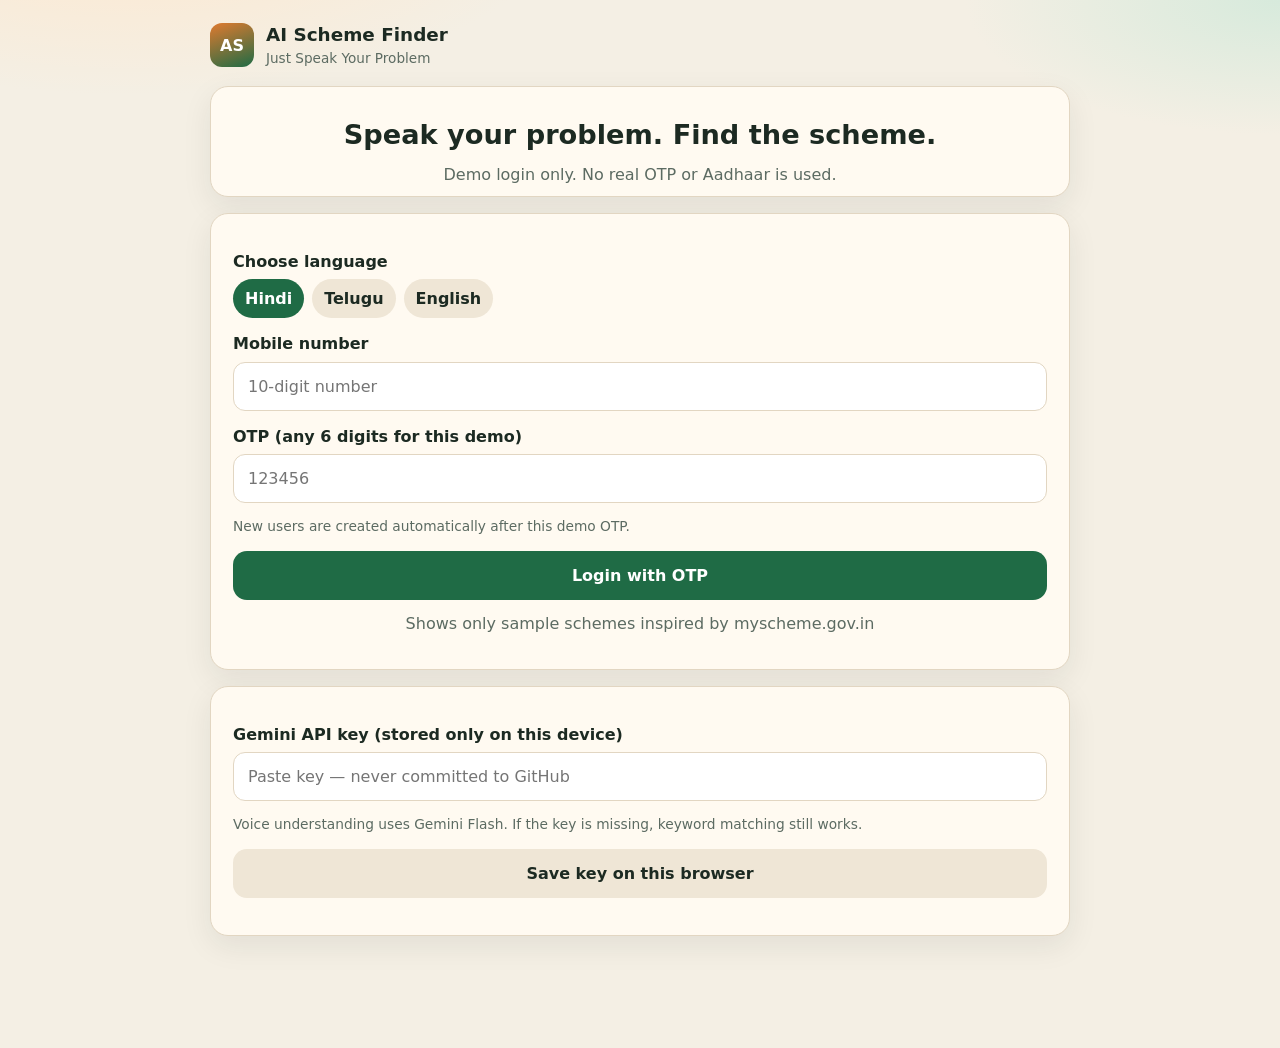
==== home.html @ a08cff93 "Add a static voice-first scheme finder for GitHub Pages. Keep Gemini understanding in the browser an" ====
<!DOCTYPE html>
<html lang="en">
<head>
  <meta charset="UTF-8" />
  <meta name="viewport" content="width=device-width, initial-scale=1" />
  <title>AI Scheme Finder — Home</title>
  <link rel="stylesheet" href="css/style.css" />
</head>
<body>
  <div class="wrap">
    <div class="top">
      <div class="brand">
        <div class="logo">AS</div>
        <div>
          <h1 id="hello">Namaste</h1>
          <p>Tell me your problem</p>
        </div>
      </div>
    </div>

    <section class="card">
      <div class="chips" id="langChips"></div>
      <div class="mic-wrap">
        <button class="mic" id="mic" aria-label="Press and speak">MIC</button>
      </div>
      <p class="note" id="micHint">Press the MIC and speak. Chrome/Edge work best.</p>
      <label for="typed">Or type your problem</label>
      <textarea id="typed" rows="3" placeholder="Mere 12th me 85% aaye hai, papa ke paas college fees nahi hai"></textarea>
      <button class="btn secondary" id="findBtn">Find schemes</button>
      <p id="status" class="status"></p>
    </section>

    <section class="card hidden" id="resultCard">
      <p class="small">You said:</p>
      <p class="said" id="said"></p>
      <div id="followUp" class="alert hidden"></div>
      <h2>Schemes for you</h2>
      <div id="results"></div>
    </section>
  </div>

  <nav class="nav">
    <a href="home.html" data-page="home" class="active">Home</a>
    <a href="schemes.html" data-page="schemes">Schemes</a>
    <a href="profile.html" data-page="profile">Profile</a>
  </nav>

  <script src="js/app.js"></script>
  <script src="js/speech.js"></script>
  <script src="js/nlu.js"></script>
  <script src="js/matcher.js"></script>
  <script>
    const user = ASF.requireUser();
    if (!user) throw new Error("redirect");
    document.getElementById("hello").textContent =
      user.language === "en" ? `Hello, ${user.name}` : `Namaste, ${user.name}`;

    const langs = [
      { id: "hi", label: "Hindi" },
      { id: "te", label: "Telugu" },
      { id: "en", label: "English" }
    ];
    const chips = document.getElementById("langChips");
    langs.forEach((l) => {
      const b = document.createElement("button");
      b.className = "chip" + (l.id === user.language ? " active" : "");
      b.textContent = l.label;
      b.onclick = () => {
        user.language = l.id;
        ASF.setUser(user);
        chips.querySelectorAll(".chip").forEach((c) => c.classList.remove("active"));
        b.classList.add("active");
      };
      chips.appendChild(b);
    });

    const status = document.getElementById("status");
    const mic = document.getElementById("mic");

    async function run(text) {
      const transcript = (text || "").trim();
      if (!transcript) {
        status.textContent = "Please speak or type a problem.";
        return;
      }
      status.textContent = "Understanding your problem…";
      const profile = await NLU.extract(transcript, user);
      if (profile.state) user.state = profile.state;
      if (profile.occupation && profile.occupation !== "unknown") user.occupation = profile.occupation;
      if (profile.gender && profile.gender !== "unknown") user.gender = profile.gender;
      if (profile.annual_income) user.annual_income = profile.annual_income;
      ASF.setUser(user);

      const schemes = Matcher.match(profile, transcript, 3);
      document.getElementById("resultCard").classList.remove("hidden");
      document.getElementById("said").textContent = `“${transcript}”`;
      const follow = document.getElementById("followUp");
      if (profile.follow_up && !schemes.length) {
        follow.textContent = profile.follow_up;
        follow.classList.remove("hidden");
      } else follow.classList.add("hidden");

      const box = document.getElementById("results");
      box.innerHTML = "";
      if (!schemes.length) {
        box.innerHTML = "<p class='alert'>No eligible scheme in this small demo database. Add state/occupation on Profile and try again.</p>";
      } else {
        schemes.forEach((s, i) => {
          const el = document.createElement("article");
          el.className = "scheme";
          el.innerHTML = `
            <h3>${i + 1}. ${s.name}</h3>
            <p class="meta">${s.level} · ${s.category}</p>
            <p class="benefit">${s.benefit}</p>
            <p><strong>Where:</strong> ${s.applyAt}</p>
            <p><strong>Documents:</strong></p>
            <ul class="docs">${s.documents.map((d) => `<li>${d}</li>`).join("")}</ul>
            <button class="btn saffron apply">Apply (demo)</button>
          `;
          el.querySelector(".apply").onclick = () => {
            ASF.addApp({
              schemeId: s.id,
              name: s.name,
              status: "Under review",
              appliedOn: new Date().toISOString().slice(0, 10)
            });
            el.querySelector(".apply").textContent = "Saved on Profile";
            el.querySelector(".apply").disabled = true;
          };
          box.appendChild(el);
        });
      }
      const spoken = Matcher.replyText(schemes, profile);
      Speech.speak(spoken, profile.reply_language || user.language);
      status.textContent = profile.source === "gemini"
        ? "Understood with Gemini. Showing only schemes from the local list."
        : profile.error
          ? `Gemini fallback (${profile.error}). Used keywords.`
          : "Understood with keywords. Add a Gemini key on the login page for better language understanding.";
    }

    Matcher.load().catch(() => {
      status.textContent = "Could not load schemes.json";
    });

    mic.onclick = async () => {
      if (!Speech.supported()) {
        status.textContent = "This browser has no speech recognition. Type instead, or use Chrome.";
        return;
      }
      mic.classList.add("listening");
      status.textContent = "Listening…";
      try {
        const text = await Speech.listen(user.language);
        document.getElementById("typed").value = text;
        await run(text);
      } catch (err) {
        status.textContent = "Mic error: " + err.message;
      } finally {
        mic.classList.remove("listening");
      }
    };

    document.getElementById("findBtn").onclick = () => run(document.getElementById("typed").value);
  </script>
</body>
</html>
---- css/style.css ----
:root {
  --bg: #f4efe4;
  --paper: #fffaf1;
  --ink: #1c2a22;
  --muted: #5c6b62;
  --green: #1f6b45;
  --green-dark: #154d32;
  --saffron: #e07a2f;
  --saffron-dark: #c45f18;
  --line: #e2d6c2;
  --danger: #a33b2b;
  --ok: #1f6b45;
  --shadow: 0 10px 30px rgba(28, 42, 34, 0.08);
  --radius: 18px;
}

* { box-sizing: border-box; }
html, body { margin: 0; min-height: 100%; }
body {
  font-family: "Segoe UI", "Noto Sans", "Noto Sans Devanagari", system-ui, sans-serif;
  background:
    radial-gradient(900px 400px at 10% -10%, #ffe7cc 0%, transparent 50%),
    radial-gradient(700px 300px at 100% 0%, #d7eadc 0%, transparent 45%),
    var(--bg);
  color: var(--ink);
  line-height: 1.45;
}

a { color: var(--green-dark); }
.wrap { width: min(860px, calc(100% - 28px)); margin: 0 auto; padding: 22px 0 96px; }

.top {
  display: flex;
  justify-content: space-between;
  align-items: center;
  gap: 12px;
  margin-bottom: 18px;
}
.brand { display: flex; gap: 12px; align-items: center; }
.logo {
  width: 44px; height: 44px; border-radius: 12px;
  background: linear-gradient(160deg, var(--saffron), var(--green));
  color: white; display: grid; place-items: center; font-weight: 800;
}
.brand h1 { font-size: 1.15rem; margin: 0; }
.brand p { margin: 0; color: var(--muted); font-size: 0.85rem; }

.card {
  background: var(--paper);
  border: 1px solid var(--line);
  border-radius: var(--radius);
  box-shadow: var(--shadow);
  padding: 22px;
  margin-bottom: 16px;
}

.hero { text-align: center; padding: 28px 18px 10px; }
.hero h2 { margin: 0 0 8px; font-size: 1.7rem; }
.hero p { margin: 0; color: var(--muted); }

label { display: block; font-weight: 650; margin: 14px 0 6px; }
input, select, textarea {
  width: 100%;
  border: 1px solid var(--line);
  background: #fff;
  border-radius: 12px;
  padding: 12px 14px;
  font: inherit;
  color: inherit;
}
input:focus, select:focus, textarea:focus {
  outline: 3px solid #cfe6d8;
  border-color: var(--green);
}

.row { display: grid; grid-template-columns: 1fr 1fr; gap: 12px; }
@media (max-width: 640px) { .row { grid-template-columns: 1fr; } }

.chips { display: flex; flex-wrap: wrap; gap: 8px; }
.chip, button, .btn {
  appearance: none;
  border: 0;
  cursor: pointer;
  font: inherit;
  font-weight: 700;
}
.chip {
  background: #efe6d6;
  color: var(--ink);
  padding: 8px 12px;
  border-radius: 999px;
}
.chip.active { background: var(--green); color: #fff; }

.btn {
  display: inline-flex;
  align-items: center;
  justify-content: center;
  gap: 8px;
  width: 100%;
  padding: 13px 16px;
  border-radius: 14px;
  background: var(--green);
  color: #fff;
  text-decoration: none;
}
.btn:hover { background: var(--green-dark); }
.btn.secondary { background: #efe6d6; color: var(--ink); }
.btn.ghost { background: transparent; border: 1px solid var(--line); color: var(--ink); }
.btn.saffron { background: var(--saffron); }
.btn.saffron:hover { background: var(--saffron-dark); }
.or { text-align: center; color: var(--muted); margin: 12px 0; }

.mic-wrap { display: grid; place-items: center; padding: 12px 0 6px; }
.mic {
  width: 118px; height: 118px; border-radius: 50%;
  border: 0; background: var(--saffron); color: white;
  font-size: 2.2rem; box-shadow: 0 12px 28px rgba(224, 122, 47, 0.35);
  cursor: pointer;
}
.mic.listening { animation: pulse 1s infinite; background: var(--danger); }
@keyframes pulse {
  0% { transform: scale(1); }
  50% { transform: scale(1.06); }
  100% { transform: scale(1); }
}

.said {
  background: #f7f1e6;
  border-radius: 12px;
  padding: 12px 14px;
  font-size: 1.02rem;
}
.scheme {
  border: 1px solid var(--line);
  border-radius: 14px;
  padding: 14px;
  margin-top: 10px;
  background: #fff;
}
.scheme h3 { margin: 0 0 4px; font-size: 1.05rem; }
.scheme .meta { color: var(--muted); font-size: 0.88rem; margin-bottom: 8px; }
.scheme .benefit { font-weight: 750; color: var(--green-dark); margin: 0 0 8px; }
.docs { margin: 0; padding-left: 18px; color: var(--muted); }

.nav {
  position: fixed; left: 0; right: 0; bottom: 0;
  background: rgba(255, 250, 241, 0.95);
  border-top: 1px solid var(--line);
  display: grid; grid-template-columns: 1fr 1fr 1fr;
  padding: 8px 10px 12px;
  backdrop-filter: blur(8px);
}
.nav a {
  text-align: center;
  text-decoration: none;
  color: var(--muted);
  font-weight: 700;
  padding: 8px;
  border-radius: 12px;
}
.nav a.active { background: #e7f3eb; color: var(--green-dark); }

.note, .status { color: var(--muted); font-size: 0.92rem; }
.alert { background: #fdece8; color: var(--danger); padding: 10px 12px; border-radius: 10px; }
.ok { background: #e7f3eb; color: var(--ok); padding: 10px 12px; border-radius: 10px; }
.hidden { display: none; }
.small { font-size: 0.86rem; color: var(--muted); }
.list { list-style: none; padding: 0; margin: 0; }
.list li {
  display: flex; justify-content: space-between; gap: 10px;
  padding: 10px 0; border-bottom: 1px solid var(--line);
}
.badge {
  background: #efe6d6; border-radius: 999px; padding: 4px 10px; font-size: 0.8rem; font-weight: 700;
}
.badge.ok { background: #e7f3eb; color: var(--green-dark); }
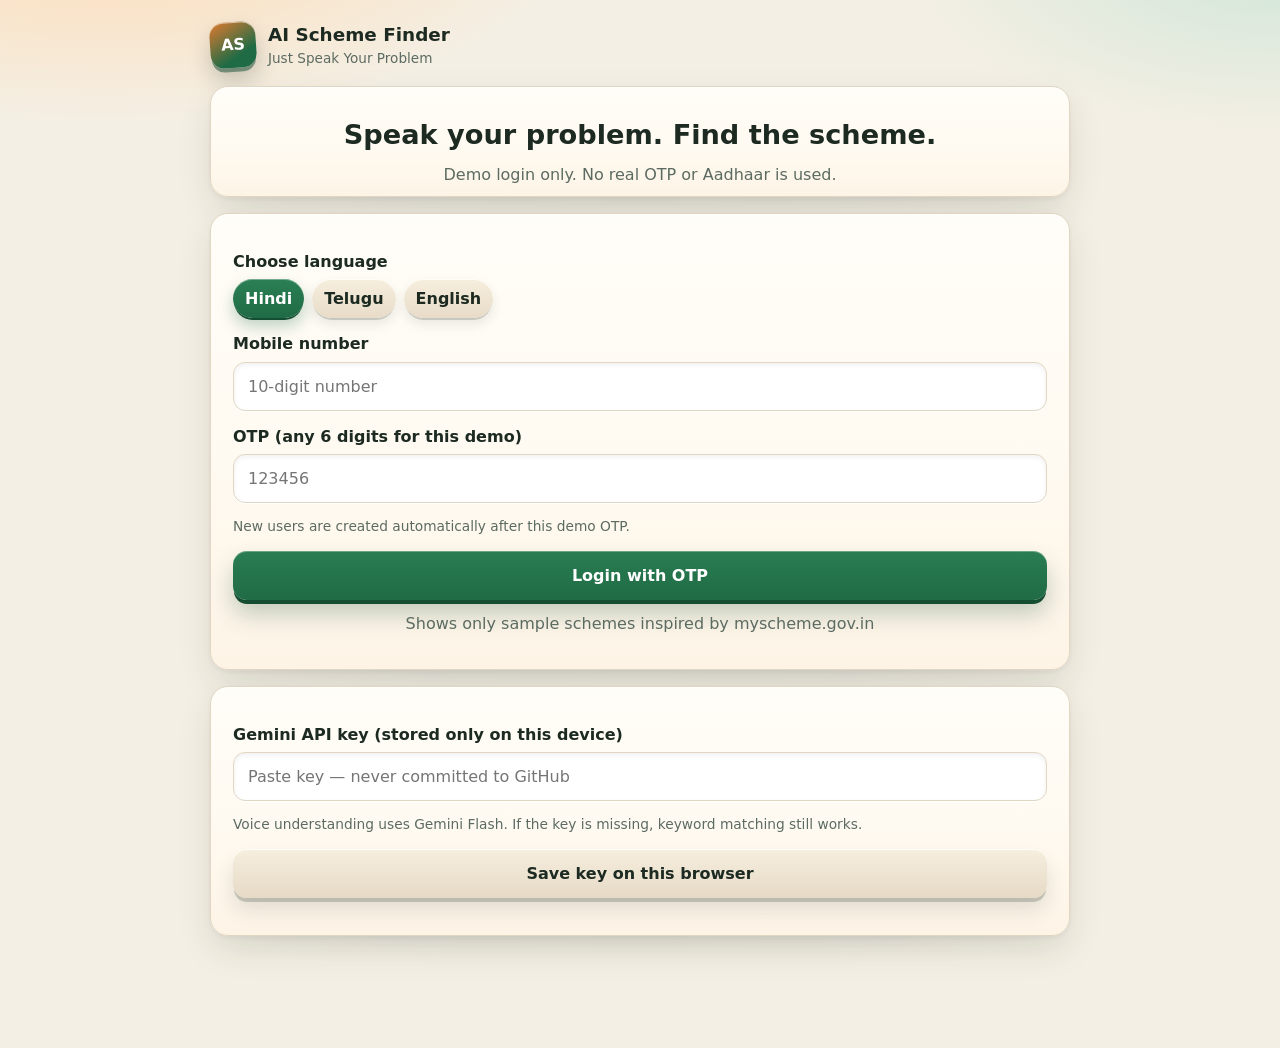
==== commit 73a8f114: "Grow the demo to 193 schemes without losing precision. A plain weighted score stopped working once t" ====
--- a/home.html
+++ b/home.html
@@ -33,7 +33,12 @@
     <section class="card hidden" id="resultCard">
       <p class="small">You said:</p>
       <p class="said" id="said"></p>
-      <div id="followUp" class="alert hidden"></div>
+      <div id="followUp" class="ask hidden">
+        <p id="followUpQ"></p>
+        <input id="followUpA" placeholder="Type your answer" />
+        <button class="btn secondary" id="followUpSend">Send answer</button>
+        <button class="btn ghost" id="followUpSkip">Skip</button>
+      </div>
       <h2>Schemes for you</h2>
       <div id="results"></div>
     </section>
@@ -45,6 +50,7 @@
     <a href="profile.html" data-page="profile">Profile</a>
   </nav>
 
+  <script src="data/schemes.js"></script>
   <script src="js/app.js"></script>
   <script src="js/speech.js"></script>
   <script src="js/nlu.js"></script>
@@ -76,45 +82,61 @@
 
     const status = document.getElementById("status");
     const mic = document.getElementById("mic");
-
-    async function run(text) {
-      const transcript = (text || "").trim();
-      if (!transcript) {
+    const followBox = document.getElementById("followUp");
+    let turns = [];
+    let askedOnce = false;
+
+    function hideFollowUp() {
+      followBox.classList.add("hidden");
+    }
+
+    async function run(spoken) {
+      const text = (spoken || "").trim();
+      if (!text) {
         status.textContent = "Please speak or type a problem.";
         return;
       }
       status.textContent = "Understanding your problem…";
+      const transcript = turns.join(" ");
       const profile = await NLU.extract(transcript, user);
       if (profile.state) user.state = profile.state;
       if (profile.occupation && profile.occupation !== "unknown") user.occupation = profile.occupation;
       if (profile.gender && profile.gender !== "unknown") user.gender = profile.gender;
       if (profile.annual_income) user.annual_income = profile.annual_income;
+      if (profile.age) user.age = profile.age;
       ASF.setUser(user);
 
-      const schemes = Matcher.match(profile, transcript, 3);
+      const rows = Matcher.ranked(profile, transcript, 3);
+      const schemes = rows.map((row) => row.scheme);
       document.getElementById("resultCard").classList.remove("hidden");
       document.getElementById("said").textContent = `“${transcript}”`;
-      const follow = document.getElementById("followUp");
-      if (profile.follow_up && !schemes.length) {
-        follow.textContent = profile.follow_up;
-        follow.classList.remove("hidden");
-      } else follow.classList.add("hidden");
+
+      // One clarifying question, like the activity diagram in the report.
+      if (profile.follow_up && !askedOnce) {
+        askedOnce = true;
+        document.getElementById("followUpQ").textContent = profile.follow_up;
+        followBox.classList.remove("hidden");
+        Speech.speak(profile.follow_up, profile.reply_language || user.language);
+      } else hideFollowUp();
 
       const box = document.getElementById("results");
       box.innerHTML = "";
-      if (!schemes.length) {
-        box.innerHTML = "<p class='alert'>No eligible scheme in this small demo database. Add state/occupation on Profile and try again.</p>";
+      if (!rows.length) {
+        box.innerHTML = "<p class='alert'>Nothing matched strongly enough in the local scheme file. Add state, occupation or income on Profile, or say what you need in plain words.</p>";
       } else {
-        schemes.forEach((s, i) => {
+        rows.forEach((row, i) => {
+          const s = row.scheme;
           const el = document.createElement("article");
           el.className = "scheme";
           el.innerHTML = `
             <h3>${i + 1}. ${s.name}</h3>
             <p class="meta">${s.level} · ${s.category}</p>
             <p class="benefit">${s.benefit}</p>
+            <p class="why">${row.reasons.join(" · ") || "matches your profile"}</p>
             <p><strong>Where:</strong> ${s.applyAt}</p>
             <p><strong>Documents:</strong></p>
             <ul class="docs">${s.documents.map((d) => `<li>${d}</li>`).join("")}</ul>
+            ${s.applyLink ? `<a class="link" href="${s.applyLink}" target="_blank" rel="noopener">Official site</a>` : ""}
             <button class="btn saffron apply">Apply (demo)</button>
           `;
           el.querySelector(".apply").onclick = () => {
@@ -130,8 +152,8 @@
           box.appendChild(el);
         });
       }
-      const spoken = Matcher.replyText(schemes, profile);
-      Speech.speak(spoken, profile.reply_language || user.language);
+      const spokenReply = Matcher.replyText(schemes, profile);
+      Speech.speak(spokenReply, profile.reply_language || user.language);
       status.textContent = profile.source === "gemini"
         ? "Understood with Gemini. Showing only schemes from the local list."
         : profile.error
@@ -139,9 +161,21 @@
           : "Understood with keywords. Add a Gemini key on the login page for better language understanding.";
     }
 
-    Matcher.load().catch(() => {
-      status.textContent = "Could not load schemes.json";
-    });
+    function newSearch(spoken) {
+      turns = [spoken];
+      askedOnce = false;
+      return run(spoken);
+    }
+
+    document.getElementById("followUpSend").onclick = async () => {
+      const answer = document.getElementById("followUpA").value.trim();
+      if (!answer) return;
+      turns.push(answer);
+      document.getElementById("followUpA").value = "";
+      hideFollowUp();
+      await run(answer);
+    };
+    document.getElementById("followUpSkip").onclick = hideFollowUp;
 
     mic.onclick = async () => {
       if (!Speech.supported()) {
@@ -153,7 +187,7 @@
       try {
         const text = await Speech.listen(user.language);
         document.getElementById("typed").value = text;
-        await run(text);
+        await newSearch(text);
       } catch (err) {
         status.textContent = "Mic error: " + err.message;
       } finally {
@@ -161,7 +195,7 @@
       }
     };
 
-    document.getElementById("findBtn").onclick = () => run(document.getElementById("typed").value);
+    document.getElementById("findBtn").onclick = () => newSearch(document.getElementById("typed").value);
   </script>
 </body>
 </html>
--- a/css/style.css
+++ b/css/style.css
@@ -10,7 +10,8 @@
   --line: #e2d6c2;
   --danger: #a33b2b;
   --ok: #1f6b45;
-  --shadow: 0 10px 30px rgba(28, 42, 34, 0.08);
+  --shadow: 0 1px 0 rgba(255, 255, 255, 0.9) inset, 0 2px 4px rgba(28, 42, 34, 0.05), 0 14px 34px rgba(28, 42, 34, 0.1);
+  --lift: 0 2px 4px rgba(28, 42, 34, 0.06), 0 6px 0 -2px rgba(28, 42, 34, 0.04), 0 26px 50px rgba(28, 42, 34, 0.16);
   --radius: 18px;
 }
 
@@ -19,9 +20,11 @@
 body {
   font-family: "Segoe UI", "Noto Sans", "Noto Sans Devanagari", system-ui, sans-serif;
   background:
-    radial-gradient(900px 400px at 10% -10%, #ffe7cc 0%, transparent 50%),
-    radial-gradient(700px 300px at 100% 0%, #d7eadc 0%, transparent 45%),
+    radial-gradient(900px 420px at 8% -12%, #ffd9ae 0%, transparent 55%),
+    radial-gradient(760px 360px at 100% -5%, #cfe6d8 0%, transparent 50%),
+    radial-gradient(600px 500px at 50% 120%, #f6dfc2 0%, transparent 60%),
     var(--bg);
+  background-attachment: fixed;
   color: var(--ink);
   line-height: 1.45;
 }
@@ -38,21 +41,34 @@
 }
 .brand { display: flex; gap: 12px; align-items: center; }
 .logo {
-  width: 44px; height: 44px; border-radius: 12px;
-  background: linear-gradient(160deg, var(--saffron), var(--green));
+  width: 46px; height: 46px; border-radius: 14px;
+  background: linear-gradient(150deg, var(--saffron) 0%, var(--green) 70%);
   color: white; display: grid; place-items: center; font-weight: 800;
+  box-shadow: 0 1px 0 rgba(255, 255, 255, 0.55) inset, 0 5px 0 -1px rgba(21, 77, 50, 0.5), 0 12px 22px rgba(28, 42, 34, 0.22);
+  transform: rotate(-4deg);
 }
 .brand h1 { font-size: 1.15rem; margin: 0; }
 .brand p { margin: 0; color: var(--muted); font-size: 0.85rem; }
 
 .card {
-  background: var(--paper);
+  position: relative;
+  background: linear-gradient(180deg, #fffdf8 0%, var(--paper) 55%, #fdf4e6 100%);
   border: 1px solid var(--line);
   border-radius: var(--radius);
   box-shadow: var(--shadow);
   padding: 22px;
   margin-bottom: 16px;
 }
+.card::after {
+  content: "";
+  position: absolute;
+  left: 18px; right: 18px; bottom: -7px; height: 18px;
+  border-radius: 50%;
+  background: rgba(28, 42, 34, 0.12);
+  filter: blur(11px);
+  z-index: -1;
+}
+.card:hover { box-shadow: var(--lift); }
 
 .hero { text-align: center; padding: 28px 18px 10px; }
 .hero h2 { margin: 0 0 8px; font-size: 1.7rem; }
@@ -67,10 +83,13 @@
   padding: 12px 14px;
   font: inherit;
   color: inherit;
+  box-shadow: 0 2px 5px rgba(28, 42, 34, 0.07) inset, 0 1px 0 #fff;
 }
 input:focus, select:focus, textarea:focus {
   outline: 3px solid #cfe6d8;
+  outline-offset: 1px;
   border-color: var(--green);
+  box-shadow: 0 2px 5px rgba(28, 42, 34, 0.07) inset, 0 6px 14px rgba(31, 107, 69, 0.14);
 }
 
 .row { display: grid; grid-template-columns: 1fr 1fr; gap: 12px; }
@@ -85,12 +104,20 @@
   font-weight: 700;
 }
 .chip {
-  background: #efe6d6;
+  background: linear-gradient(180deg, #f6eede, #e8dcc8);
   color: var(--ink);
   padding: 8px 12px;
   border-radius: 999px;
-}
-.chip.active { background: var(--green); color: #fff; }
+  box-shadow: 0 1px 0 #fffdf7 inset, 0 3px 0 -1px rgba(28, 42, 34, 0.18), 0 6px 12px rgba(28, 42, 34, 0.1);
+  transition: transform 0.12s ease, box-shadow 0.12s ease;
+}
+.chip:hover { transform: translateY(-1px); }
+.chip:active { transform: translateY(1px); box-shadow: 0 1px 0 rgba(28, 42, 34, 0.15); }
+.chip.active {
+  background: linear-gradient(180deg, #2b7f54, var(--green));
+  color: #fff;
+  box-shadow: 0 1px 0 rgba(255, 255, 255, 0.35) inset, 0 3px 0 -1px var(--green-dark), 0 8px 16px rgba(31, 107, 69, 0.3);
+}
 
 .btn {
   display: inline-flex;
@@ -100,29 +127,82 @@
   width: 100%;
   padding: 13px 16px;
   border-radius: 14px;
-  background: var(--green);
+  background: linear-gradient(180deg, #2a7d52, var(--green));
   color: #fff;
   text-decoration: none;
-}
-.btn:hover { background: var(--green-dark); }
-.btn.secondary { background: #efe6d6; color: var(--ink); }
-.btn.ghost { background: transparent; border: 1px solid var(--line); color: var(--ink); }
-.btn.saffron { background: var(--saffron); }
-.btn.saffron:hover { background: var(--saffron-dark); }
+  box-shadow: 0 1px 0 rgba(255, 255, 255, 0.3) inset, 0 5px 0 -1px var(--green-dark), 0 14px 24px rgba(21, 77, 50, 0.26);
+  transition: transform 0.12s ease, box-shadow 0.12s ease, background 0.12s ease;
+}
+.btn:hover { background: linear-gradient(180deg, var(--green-dark), #10402a); transform: translateY(-1px); box-shadow: 0 1px 0 rgba(255, 255, 255, 0.3) inset, 0 6px 0 -1px #0d3522, 0 18px 30px rgba(21, 77, 50, 0.3); }
+.btn:active { transform: translateY(3px); box-shadow: 0 2px 0 -1px var(--green-dark), 0 6px 10px rgba(21, 77, 50, 0.2); }
+.btn.secondary {
+  background: linear-gradient(180deg, #f6eede, #e6dac6);
+  color: var(--ink);
+  box-shadow: 0 1px 0 #fffdf7 inset, 0 5px 0 -1px rgba(28, 42, 34, 0.2), 0 12px 20px rgba(28, 42, 34, 0.12);
+}
+.btn.ghost {
+  background: rgba(255, 255, 255, 0.6);
+  border: 1px solid var(--line);
+  color: var(--ink);
+  box-shadow: 0 3px 0 -1px rgba(28, 42, 34, 0.1);
+}
+.btn.saffron {
+  background: linear-gradient(180deg, #ea9048, var(--saffron));
+  box-shadow: 0 1px 0 rgba(255, 255, 255, 0.35) inset, 0 5px 0 -1px var(--saffron-dark), 0 12px 22px rgba(224, 122, 47, 0.3);
+}
+.btn.saffron:hover { background: linear-gradient(180deg, var(--saffron), var(--saffron-dark)); }
+.btn:disabled { transform: none; opacity: 0.65; cursor: default; box-shadow: 0 2px 0 -1px rgba(28, 42, 34, 0.15); }
 .or { text-align: center; color: var(--muted); margin: 12px 0; }
 
-.mic-wrap { display: grid; place-items: center; padding: 12px 0 6px; }
+.mic-wrap { display: grid; place-items: center; padding: 18px 0 12px; perspective: 600px; }
 .mic {
-  width: 118px; height: 118px; border-radius: 50%;
-  border: 0; background: var(--saffron); color: white;
-  font-size: 2.2rem; box-shadow: 0 12px 28px rgba(224, 122, 47, 0.35);
+  position: relative;
+  width: 128px; height: 128px; border-radius: 50%;
+  border: 0;
+  background: radial-gradient(circle at 32% 26%, #ffc089 0%, var(--saffron) 45%, var(--saffron-dark) 100%);
+  color: #fff7ec;
+  font-size: 2.2rem;
+  font-weight: 800;
+  letter-spacing: 0.06em;
+  text-shadow: 0 2px 4px rgba(122, 58, 8, 0.45);
+  box-shadow:
+    0 2px 0 rgba(255, 255, 255, 0.5) inset,
+    0 -14px 22px rgba(122, 58, 8, 0.3) inset,
+    0 10px 0 -2px var(--saffron-dark),
+    0 24px 44px rgba(224, 122, 47, 0.42);
   cursor: pointer;
-}
-.mic.listening { animation: pulse 1s infinite; background: var(--danger); }
+  transition: transform 0.16s ease, box-shadow 0.16s ease;
+}
+.mic::before, .mic::after {
+  content: "";
+  position: absolute;
+  inset: -14px;
+  border-radius: 50%;
+  border: 2px solid rgba(224, 122, 47, 0.35);
+  opacity: 0;
+  pointer-events: none;
+}
+.mic:hover { transform: translateY(-3px) rotateX(6deg); }
+.mic:active { transform: translateY(4px); box-shadow: 0 2px 0 -1px var(--saffron-dark), 0 10px 18px rgba(224, 122, 47, 0.3); }
+.mic.listening {
+  background: radial-gradient(circle at 32% 26%, #f2988a 0%, var(--danger) 50%, #7d2a1e 100%);
+  box-shadow:
+    0 2px 0 rgba(255, 255, 255, 0.4) inset,
+    0 -14px 22px rgba(90, 25, 15, 0.4) inset,
+    0 10px 0 -2px #7d2a1e,
+    0 24px 50px rgba(163, 59, 43, 0.45);
+  animation: pulse 1s infinite;
+}
+.mic.listening::before, .mic.listening::after { border-color: rgba(163, 59, 43, 0.5); animation: ring 1.6s infinite; }
+.mic.listening::after { animation-delay: 0.8s; }
 @keyframes pulse {
   0% { transform: scale(1); }
-  50% { transform: scale(1.06); }
+  50% { transform: scale(1.05); }
   100% { transform: scale(1); }
+}
+@keyframes ring {
+  0% { transform: scale(0.92); opacity: 0.8; }
+  100% { transform: scale(1.35); opacity: 0; }
 }
 
 .said {
@@ -132,24 +212,50 @@
   font-size: 1.02rem;
 }
 .scheme {
+  position: relative;
   border: 1px solid var(--line);
   border-radius: 14px;
   padding: 14px;
   margin-top: 10px;
-  background: #fff;
-}
+  background: linear-gradient(180deg, #ffffff 0%, #fffaf0 100%);
+  box-shadow: 0 1px 0 #fff inset, 0 6px 14px rgba(28, 42, 34, 0.09);
+  transition: transform 0.16s ease, box-shadow 0.16s ease;
+}
+.scheme:hover { transform: translateY(-3px); box-shadow: var(--lift); }
 .scheme h3 { margin: 0 0 4px; font-size: 1.05rem; }
 .scheme .meta { color: var(--muted); font-size: 0.88rem; margin-bottom: 8px; }
 .scheme .benefit { font-weight: 750; color: var(--green-dark); margin: 0 0 8px; }
+.scheme .why {
+  display: inline-block;
+  background: #f2e9d9;
+  border-radius: 8px;
+  padding: 4px 8px;
+  margin: 0 0 8px;
+  font-size: 0.82rem;
+  color: var(--muted);
+}
 .docs { margin: 0; padding-left: 18px; color: var(--muted); }
+
+.group {
+  font-size: 0.82rem;
+  text-transform: uppercase;
+  letter-spacing: 0.08em;
+  color: var(--muted);
+  margin: 22px 0 4px;
+  padding-bottom: 6px;
+  border-bottom: 1px solid var(--line);
+}
+.filter label { margin-top: 10px; }
+.filter .chips { margin-top: 14px; }
 
 .nav {
   position: fixed; left: 0; right: 0; bottom: 0;
-  background: rgba(255, 250, 241, 0.95);
+  background: rgba(255, 250, 241, 0.82);
   border-top: 1px solid var(--line);
+  box-shadow: 0 -14px 30px rgba(28, 42, 34, 0.12);
   display: grid; grid-template-columns: 1fr 1fr 1fr;
   padding: 8px 10px 12px;
-  backdrop-filter: blur(8px);
+  backdrop-filter: blur(10px);
 }
 .nav a {
   text-align: center;
@@ -159,7 +265,11 @@
   padding: 8px;
   border-radius: 12px;
 }
-.nav a.active { background: #e7f3eb; color: var(--green-dark); }
+.nav a.active {
+  background: linear-gradient(180deg, #eaf6ee, #dbeee3);
+  color: var(--green-dark);
+  box-shadow: 0 1px 0 #fff inset, 0 3px 8px rgba(31, 107, 69, 0.16);
+}
 
 .note, .status { color: var(--muted); font-size: 0.92rem; }
 .alert { background: #fdece8; color: var(--danger); padding: 10px 12px; border-radius: 10px; }
@@ -174,4 +284,26 @@
 .badge {
   background: #efe6d6; border-radius: 999px; padding: 4px 10px; font-size: 0.8rem; font-weight: 700;
 }
+.ask {
+  background: #fff6e6;
+  border: 1px dashed var(--saffron);
+  border-radius: 12px;
+  padding: 12px;
+  margin: 10px 0;
+}
+.ask p { margin: 0 0 10px; font-weight: 700; }
+.ask input { margin-bottom: 10px; }
+.ask .btn { width: auto; padding: 9px 14px; margin-right: 8px; }
+.link { display: inline-block; margin: 8px 0 10px; font-size: 0.9rem; font-weight: 700; }
+.mic:disabled { opacity: 0.6; cursor: default; }
 .badge.ok { background: #e7f3eb; color: var(--green-dark); }
+
+@media (max-width: 640px) {
+  .mic-wrap { padding: 14px 0 10px; }
+  .card::after { left: 12px; right: 12px; }
+}
+
+@media (prefers-reduced-motion: reduce) {
+  * { animation: none !important; transition: none !important; }
+  .mic:hover, .card:hover, .scheme:hover { transform: none; }
+}
